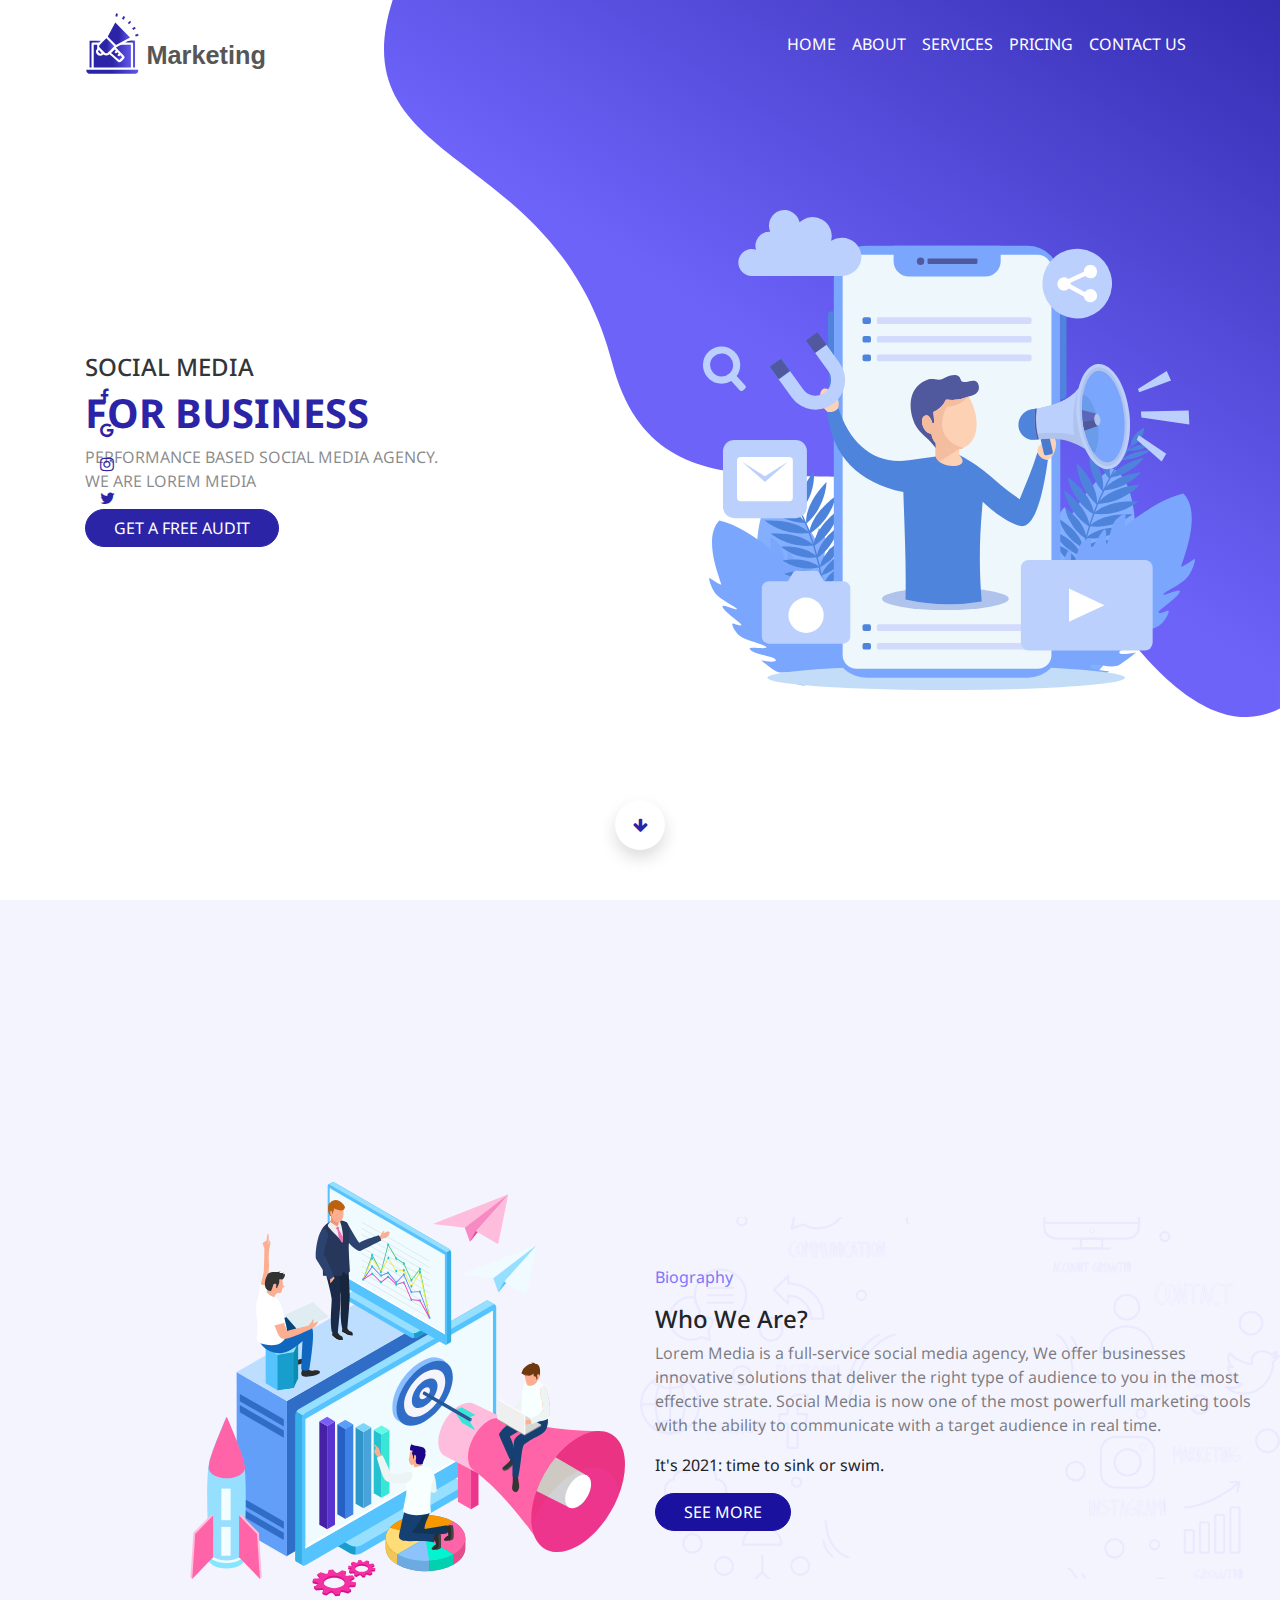
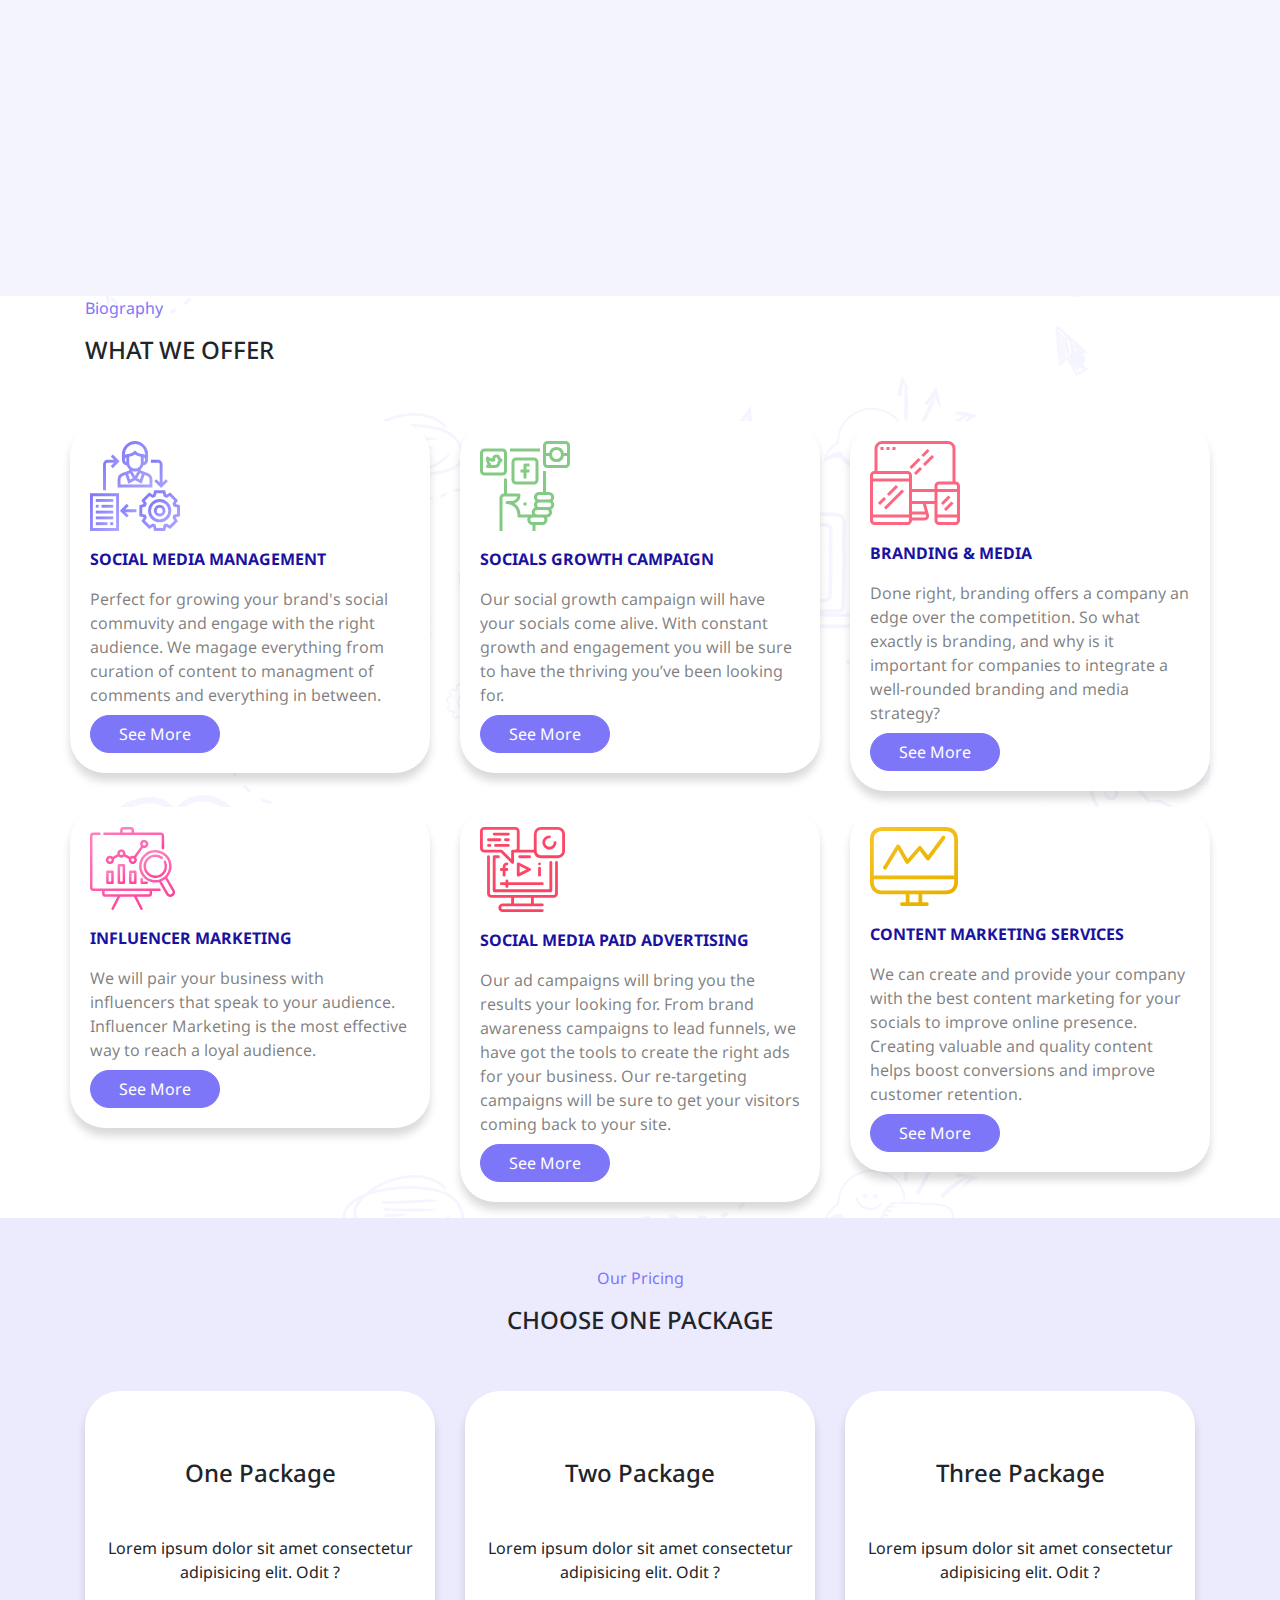
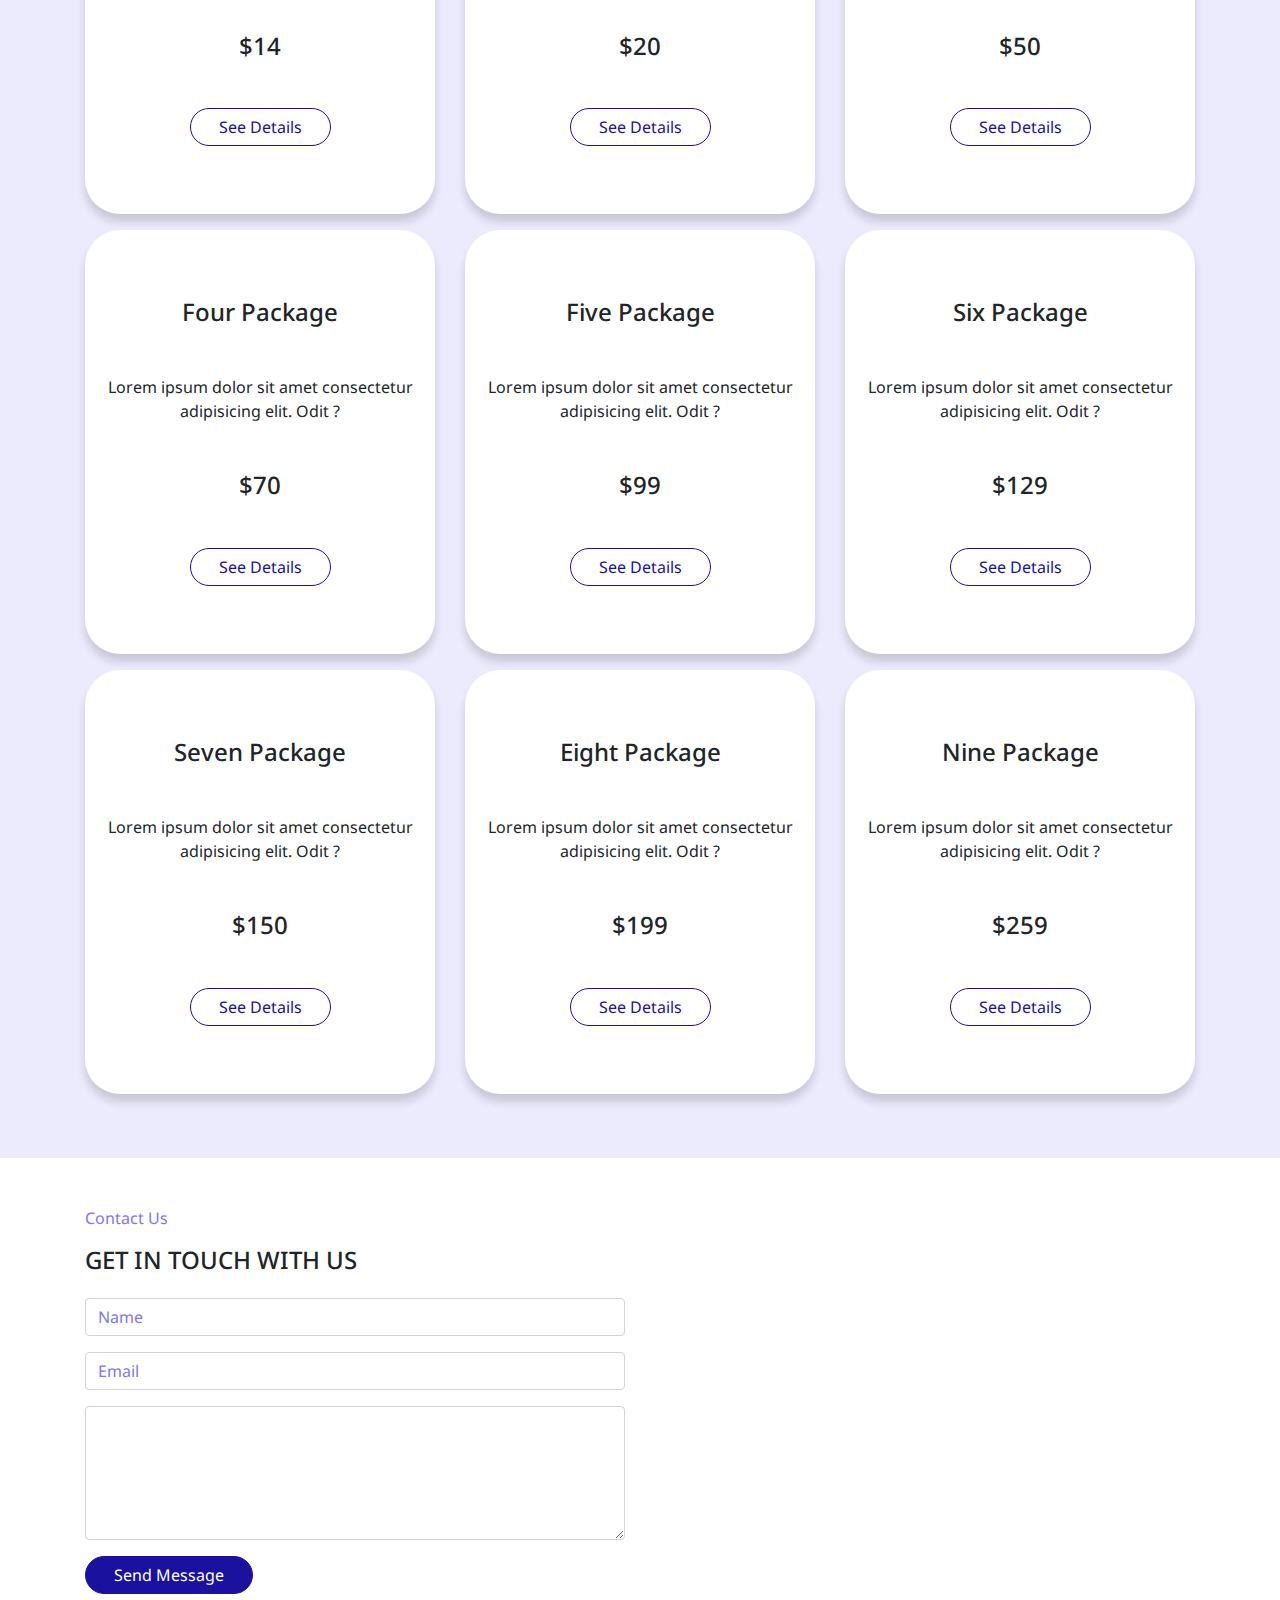
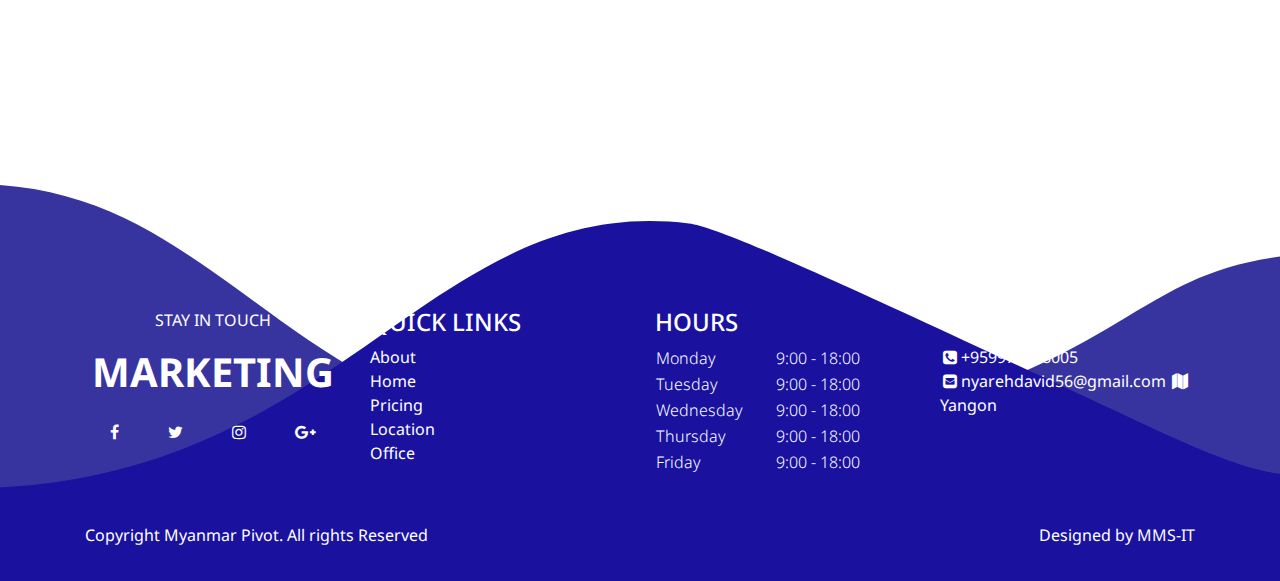
==== index.html @ 373936bb "commit" ====
<!doctype html>
<html lang="en">
  <div class="loader-container" style="display: flex;
      justify-content: center;
      align-items: center;
      background-color: white;
      height: 100vh;
      width: 100vw;
      position: fixed;
      z-index: 1000;">
    <div class="lds-facebook">
      <div></div>
      <div></div>
      <div></div>
    </div>
  </div>
<head>
  <meta charset="UTF-8">
  <meta name="viewport"
    content="width=device-width, user-scalable=no, initial-scale=1.0, maximum-scale=1.0, minimum-scale=1.0">
  <meta http-equiv="X-UA-Compatible" content="ie=edge">
  <title>Marketing</title>
  <style>
    .lds-facebook {
  display: inline-block;
  position: relative;
  width: 80px;
  height: 80px;
}
.lds-facebook div {
  display: inline-block;
  position: absolute;
  left: 8px;
  width: 16px;
  background: rgb(56, 21, 211);
  animation: lds-facebook 1.2s cubic-bezier(0, 0.5, 0.5, 1) infinite;
}
.lds-facebook div:nth-child(1) {
  left: 8px;
  animation-delay: -0.24s;
}
.lds-facebook div:nth-child(2) {
  left: 32px;
  animation-delay: -0.12s;
}
.lds-facebook div:nth-child(3) {
  left: 56px;
  animation-delay: 0;
}
@keyframes lds-facebook {
  0% {
    top: 8px;
    height: 64px;
  }
  50%, 100% {
    top: 24px;
    height: 32px;
  }
}
  </style> 
  <link rel="icon" href="img/logo-small.png">
  <link rel="stylesheet" href="css/bootstrap.css">
  <link rel="stylesheet" href="css/font-awesome.css">
  <link rel="stylesheet" href="css/style.css">
  <link rel="stylesheet" href="vendor/slick/slick.css">
  <link rel="stylesheet" href="vendor/slick/slick-theme.css">
  <link rel="stylesheet" href="vendor/animate_it/animate.css">
</head>

<body>

  <header class="container-fluid site-nav">
    <div class="row">
      <div class="container">
        <div class="row">
          <div class="col-12 px-0">
            <nav class="navbar navbar-expand-lg navbar-dark d-flex bg-transparent align-items-center">
              <a class="navbar-brand" href="#">
                <img src="img/logo-long.svg" class="site-logo" alt="">
              </a>
              <button class="navbar-toggler border-0" type="button" data-toggle="collapse"
                data-target="#navbarSupportedContent" aria-controls="navbarSupportedContent" aria-expanded="false"
                aria-label="Toggle navigation">
                <i class="fa fa-bars fa-2x menu-icon"></i>
              </button>
              <div class="collapse navbar-collapse justify-content-end" id="navbarSupportedContent">
                <ul class="navbar-nav text-white">
                  <li class="nav-item box-shadow">
                    <a class="nav-link text-uppercase" href="#home">Home </a>
                  </li>
                  <li class="nav-item box-shadow">
                    <a class="nav-link text-uppercase" href="#about">About</a>
                  </li>
                  <li class="nav-item box-shadow">
                    <a class="nav-link text-uppercase" href="#services">Services</a>
                  </li>
                  <li class="nav-item box-shadow">
                    <a class="nav-link text-uppercase" href="#pricing">Pricing</a>
                  </li>
                  <li class="nav-item box-shadow">
                    <a class="nav-link text-uppercase" href="#contact">Contact Us</a>
                  </li>
                </ul>
              </div>
            </nav>
          </div>
        </div>
      </div>
    </div>
  </header>
  <section class="home container-fluid" id="home">
    <div class="row">
      <div class="container">
        <div class="row min-vh-100 align-items-center flex-column-reverse flex-md-row">
          <div class="col-12 col-md-6 ">
            <div class="my-3 animated slideInLeft ani-delay-1">
              <h4 class="text-uppercase">Social Media</h4>
              <h1 class="text-uppercase font-weight-bolder text-primary">For Business</h1>
              <p class="text-black-50">
                PERFORMANCE BASED SOCIAL MEDIA AGENCY.
                <br class="d-block d-md-none d-lg-block">
                WE ARE LOREM MEDIA
              </p>
              <a href="#" class="btn btn-primary">GET A FREE AUDIT</a>
            </div>
          </div>
          <div class="col-12 col-md-6 animated slideInRight">
            <div class="my-5 mx-5 mr-md-0">
              <img src="img/content-1.svg" alt="" class="w-100">
            </div>
          </div>
        </div>
      </div>
    </div>
    <div class="social-v animated fadeIn ani-delay-3 infinite">
      <a href="" class=""><i class="fa fa-facebook"></i></a>
      <a href="" class=""><i class="fa fa-google"></i></a>
      <a href="" class=""><i class="fa fa-instagram"></i></a>
      <a href="" class=""><i class="fa fa-twitter"></i></a>
      <div class="bg-primary" style="width: 5px; height: 20px;"></div>
    </div>
    <div class="scroll-to-next shadow animated fadeIn ani-delay-3">
      <a href="#about" style="animation-iteration-count: infinite;" class="animated bounce">
        <i class="fa fa-arrow-down text-primary w-100"></i>
      </a>
    </div>
  </section>
  <section class="container-fluid about py-5" id="about">
    <div class="row align-items-center min-vh-100 py-md-0">
      <div class="col-12 col-md-6 wow slideInLeft">
        <div class="text-right mr-5 mr-md-0">
          <img src="img/content-2.svg" class="w-75 content-2" alt="">
        </div>
      </div>
      <div class="col-12 col-md-6 about-text py-3 py-md-5 wow slideInRight">
        <div class="content-2-text">
          <p class="text-secondary">Biography</p>
          <h4>Who We Are?</h4>
          <p class="text-black-50">
            Lorem Media is a full-service social media agency, We offer businesses innovative solutions that deliver the
            right type of audience to you in the most effective strate.
            Social Media is now one of the most powerfull marketing tools with the ability to communicate with a target
            audience in real time.
          </p>
          <p>
            It's 2021: time to sink or swim.

          </p>
          <a href="#" class="btn btn-primary">SEE MORE</a>
        </div>
      </div>
    </div>
  </section>
  <section class="container-md services" id="services">
    <div class="row min-vh-100">
      <div class="contianer">
        <div class="col-12">
          <div class="wow slideInDown">
            <p class="text-secondary">Biography</p>
            <h4 class="text-uppercase">What we offer</h4>
          </div>
        </div>
        <div class="row pt-5">
          <div class="col-12 col-md-4">
            <div class="card shadow mb-3 services-card wow slideInRight ani-delay-1">
              <div class="card-body">
                <div class="">
                  <img src="img/icon-1.svg" alt="" class="">
                </div>
                <p class="font-weight-bold text-primary my-3 services-card-title">SOCIAL MEDIA MANAGEMENT</p>
                <p class="mb-2 text-black-50 services-card-text">
                  Perfect for growing your brand's social commuvity and engage with the right audience. We magage
                  everything from curation of content to managment of comments and everything in between.
                </p>
                <div class="">
                  <a href="#" class="btn btn-secondary">See More</a>
                </div>
              </div>
            </div>
          </div>
          <div class="col-12 col-md-4">
            <div class="card shadow mb-3 services-card wow slideInRight ani-delay-2">
              <div class="card-body">
                <div class="">
                  <img src="img/icon-2.svg" alt="" class="">
                </div>
                <p class="font-weight-bold text-primary my-3">SOCIALS GROWTH CAMPAIGN</p>
                <p class="mb-2 text-black-50 services-card-text">
                  Our social growth campaign will have your socials come alive.
                  With constant growth and engagement you will be sure to have the thriving you’ve been looking for.
                </p>
                <div class="">
                  <a href="#" class="btn btn-secondary">See More</a>
                </div>
              </div>
            </div>
          </div>
          <div class="col-12 col-md-4">
            <div class="card shadow mb-3 services-card wow slideInRight ani-delay-3">
              <div class="card-body">
                <div class="">
                  <img src="img/icon-3.svg" alt="" class="">
                </div>
                <p class="font-weight-bold text-primary my-3">BRANDING & MEDIA</p>
                <p class="mb-2 text-black-50 services-card-text">
                  Done right, branding offers a company an edge over the competition. So what exactly is branding, and
                  why is it important
                  for companies to integrate a well-rounded branding and media strategy?
                </p>
                <div class="">
                  <a href="#" class="btn btn-secondary">See More</a>
                </div>
              </div>
            </div>
          </div>
          <div class="col-12 col-md-4">
            <div class="card shadow mb-3 services-card wow slideInLeft ani-delay-4">
              <div class="card-body">
                <div class="">
                  <img src="img/icon-4.svg" alt="" class="">
                </div>
                <p class="font-weight-bold text-primary my-3">INFLUENCER MARKETING</p>
                <p class="mb-2 text-black-50 services-card-text">We will pair your business with influencers that speak
                  to your audience. Influencer
                  Marketing is the most effective way
                  to reach a loyal audience.</p>
                <div class="">
                  <a href="#" class="btn btn-secondary">See More</a>
                </div>
              </div>
            </div>
          </div>
          <div class="col-12 col-md-4">
            <div class="card shadow mb-3 services-card wow slideInLeft ani-delay-5">
              <div class="card-body">
                <div class="">
                  <img src="img/icon-5.svg" alt="" class="">
                </div>
                <p class="font-weight-bold text-primary my-3">SOCIAL MEDIA PAID ADVERTISING</p>
                <p class="mb-2 text-black-50 services-card-text">
                  Our ad campaigns will bring you the results your looking for. From brand awareness campaigns to lead
                  funnels, we have
                  got the tools to create the right ads for your business. Our re-targeting campaigns will be sure to
                  get your visitors
                  coming back to your site.
                </p>
                <div class="">
                  <a href="#" class="btn btn-secondary">See More</a>
                </div>
              </div>
            </div>
          </div>
          <div class="col-12 col-md-4">
            <div class="card shadow mb-3 services-card wow slideInLeft ani-delay-6">
              <div class="card-body">
                <div class="">
                  <img src="img/icon-6.svg" alt="" class="">
                </div>
                <p class="font-weight-bold text-primary my-3">CONTENT MARKETING SERVICES</p>
                <p class="mb-2 text-black-50 services-card-text">
                  We can create and provide your company with the best content marketing for your socials to improve
                  online presence.
                  Creating valuable and quality content helps boost conversions and improve customer retention.
                </p>
                <div class="">
                  <a href="#" class="btn btn-secondary">See More</a>
                </div>
              </div>
            </div>
          </div>
        </div>
      </div>
    </div>
  </section>
  <section class="container-fluid pricing" id="pricing">
    <div class="row py-5">
      <div class="container ">
        <div class="col-12 wow slideInDown animate__delay-1s">
          <div class="text-center">
            <p class="text-secondary">Our Pricing</p>
            <h4 class="text-uppercase">Choose one Package</h4>
          </div>
        </div>
        <div class="row pt-5 pricing-slide wow slideInDown ">
          <div class="col-12 col-md-4">
            <div class="card shadow mb-3 services-card">
              <div class="card-body text-center">
                <h4 class="my-5">One Package</h4>
                <p>Lorem ipsum dolor sit amet consectetur adipisicing elit. Odit ?</p>
                <h4 class="my-5">$14</h4>
                <a href="#" class="btn btn-outline-primary mb-5">See Details</a>
              </div>
            </div>
          </div>
          <div class="col-12 col-md-4">
            <div class="card shadow mb-3 services-card">
              <div class="card-body text-center">
                <h4 class="my-5">Two Package</h4>
                <p>Lorem ipsum dolor sit amet consectetur adipisicing elit. Odit ?</p>
                <h4 class="my-5">$20</h4>
                <a href="#" class="btn btn-outline-primary mb-5">See Details</a>
              </div>
            </div>
          </div>
          <div class="col-12 col-md-4">
            <div class="card shadow mb-3 services-card">
              <div class="card-body text-center">
                <h4 class="my-5">Three Package</h4>
                <p>Lorem ipsum dolor sit amet consectetur adipisicing elit. Odit ?</p>
                <h4 class="my-5">$50</h4>
                <a href="#" class="btn btn-outline-primary mb-5">See Details</a>
              </div>
            </div>
          </div>

          <div class="col-12 col-md-4">
            <div class="card shadow mb-3 services-card">
              <div class="card-body text-center">
                <h4 class="my-5">Four Package</h4>
                <p>Lorem ipsum dolor sit amet consectetur adipisicing elit. Odit ?</p>
                <h4 class="my-5">$70</h4>
                <a href="#" class="btn btn-outline-primary mb-5">See Details</a>
              </div>
            </div>
          </div>
          <div class="col-12 col-md-4">
            <div class="card shadow mb-3 services-card">
              <div class="card-body text-center">
                <h4 class="my-5">Five Package</h4>
                <p>Lorem ipsum dolor sit amet consectetur adipisicing elit. Odit ?</p>
                <h4 class="my-5">$99</h4>
                <a href="#" class="btn btn-outline-primary mb-5">See Details</a>
              </div>
            </div>
          </div>
          <div class="col-12 col-md-4">
            <div class="card shadow mb-3 services-card">
              <div class="card-body text-center">
                <h4 class="my-5">Six Package</h4>
                <p>Lorem ipsum dolor sit amet consectetur adipisicing elit. Odit ?</p>
                <h4 class="my-5">$129</h4>
                <a href="#" class="btn btn-outline-primary mb-5">See Details</a>
              </div>
            </div>
          </div>

          <div class="col-12 col-md-4">
            <div class="card shadow mb-3 services-card">
              <div class="card-body text-center">
                <h4 class="my-5">Seven Package</h4>
                <p>Lorem ipsum dolor sit amet consectetur adipisicing elit. Odit ?</p>
                <h4 class="my-5">$150</h4>
                <a href="#" class="btn btn-outline-primary mb-5">See Details</a>
              </div>
            </div>
          </div>
          <div class="col-12 col-md-4">
            <div class="card shadow mb-3 services-card">
              <div class="card-body text-center">
                <h4 class="my-5">Eight Package</h4>
                <p>Lorem ipsum dolor sit amet consectetur adipisicing elit. Odit ?</p>
                <h4 class="my-5">$199</h4>
                <a href="#" class="btn btn-outline-primary mb-5">See Details</a>
              </div>
            </div>
          </div>
          <div class="col-12 col-md-4">
            <div class="card shadow mb-3 services-card">
              <div class="card-body text-center">
                <h4 class="my-5">Nine Package</h4>
                <p>Lorem ipsum dolor sit amet consectetur adipisicing elit. Odit ?</p>
                <h4 class="my-5">$259</h4>
                <a href="#" class="btn btn-outline-primary mb-5">See Details</a>
              </div>
            </div>
          </div>
        </div>
      </div>
    </div>
  </section>
  <section class="container-fluid contact" id="contact">
    <div class="row">
      <div class="container">
        <div class="row py-5">
          <div class="col-12 wow fadeIn">
            <p class="text-secondary">Contact Us</p>
            <h4 class="text-uppercase">Get in touch with us</h4>
          </div>
          <div class="col-12 col-md-6 my-3 wow slideInLeft animate__delay-1s">
            <form action="#">
              <div class="form-group">
                <input type="text" class="form-control" placeholder="Name">
              </div>
              <div class="form-group">
                <input type="text" placeholder="Email" class="form-control">
              </div>
              <div class="form-group">
                <textarea type="text" class="form-control" rows="5" placeholder="Message">

                </textarea>
              </div>
              <div class="form-group">
                <button class="btn btn-primary">Send Message</button>
              </div>
            </form>
          </div>
          <div class="col-12 col-md-6 wow slideInRight animate__delay-1s">
            <iframe
              src="https://www.google.com/maps/embed?pb=!1m18!1m12!1m3!1d3819.176250427094!2d96.13410364453355!3d16.817610236884352!2m3!1f0!2f0!3f0!3m2!1i1024!2i768!4f13.1!3m3!1m2!1s0x30c1eb3590712cc1%3A0xd1674b74cc622b2f!2sJunction%20Square!5e0!3m2!1sen!2snl!4v1623844143111!5m2!1sen!2snl"
              width="100%" height="320" style="border:0;" allowfullscreen="" loading="lazy"></iframe>
          </div>
        </div>
      </div>
    </div>
    <div class="row">
      <footer class="col12">
        <div class="container">
          <div class="row">
            <div class="col-12 col-md-6 col-lg-3 mb-5 col-md-3">
              <div class="text-white text-center">
                <p class="text-uppercase">Stay In Touch</p>
                <h1 class="text-uppercase mb-4 font-weight-bolder">Marketing</h1>
                <div class="d-flex justify-content-around social-icon">
                  <a href="#" class="">
                    <i class="text-white fa fa-facebook-f"></i>
                  </a>
                  <a href="">
                    <i class="text-white fa fa-twitter"></i>
                  </a>
                  <a href="">
                    <i class="text-white fa fa-instagram"></i>
                  </a>
                  <a href="">
                    <i class="text-white fa fa-google-plus"></i>
                  </a>
                </div>
              </div>
            </div>
            <div class="col-12 col-md-6 col-lg-3 mb-5 col-md-2">
              <div class="text-white">
                <h4 class="text-uppercase">Quick Links</h4>
                <div class="">
                  <a href="#" class="text-white"> About</a>
                  <br>
                  <a href="#" class="text-white"> Home</a>
                  <br>
                  <a href="#" class="text-white"> Pricing</a>
                  <br>
                  <a href="#" class="text-white"> Location</a>
                  <br>
                  <a href="#" class="text-white"> Office</a>
                </div>
              </div>
            </div>
            <div class="col-12 col-md-6 col-lg-3 mb-5 col-md-4">
              <div class="text-white">
                <h4 class="text-uppercase">Hours</h4>
                <div class="text-white font-weight-light">
                  <table>
                    <tr>
                      <td style="width: 120px;">Monday</td>
                      <td>9:00 - 18:00</td>
                    </tr>
                    <tr>
                      <td>Tuesday</td>
                      <td>9:00 - 18:00</td>
                    </tr>
                    <tr>
                      <td>Wednesday</td>
                      <td>9:00 - 18:00</td>
                    </tr>
                    <tr>
                      <td>Thursday</td>
                      <td>9:00 - 18:00</td>
                    </tr>
                    <tr>
                      <td>Friday</td>
                      <td>9:00 - 18:00</td>
                    </tr>
                  </table>
                </div>
              </div>
            </div>
            <div class="col-12 col-md-6 col-lg-3 mb-5 col-md-3">
              <div class="text-white">
                <h4 class="text-uppercase">Contact</h4>
                <div class="">
                  <a href="#" class="text-white">
                    <i class="fa fa-phone-square fa-fw"></i>+959979818005
                  </a>
                  <br>
                  <a href="#" class="text-white">
                    <i class="fa fa-envelope-square fa-fw"></i>nyarehdavid56@gmail.com
                  </a>
                  <a href="#" class="text-white">
                    <i class="fa fa-map fa-fw"></i>Yangon
                  </a>
                  <br>
                </div>
              </div>
            </div>
          </div>
          <div class="row">
            <div class="col-12">
              <div class="pb-2 d-flex justify-content-between flex-column flex-lg-row">
                <span class="text-white">Copyright Myanmar Pivot. All rights Reserved</span>
                <span class="text-white">Designed by <a href="mmsit.com" class="text-light">MMS-IT</a></span>
              </div>
            </div>
          </div>
        </div>
      </footer>
    </div>
  </section>
  <script src="js/jquery.js"></script>
  <script src="js/bootstrap.js"></script>
  <script src="/project/js/bootstrap.bundle.js"></script>
  <script src="/vendor/slick/slick.min.js"></script>
  <script src="/vendor/wow/wow.js"></script>
  <script src="/vendor/way_point/lib/jquery.waypoints.min.js"></script>
  <script src="js/app.js"></script>
  <script>
  </script>
</body>

</html>
---- css/style.css ----
@import url('https://fonts.googleapis.com/css2?family=Noto+Sans:wght@700&display=swap');
* {
  font-family: 'Noto Sans', sans-serif;
}
html{
  scroll-behavior: smooth;
}
body {
  height: 500vh;  
  overflow-x: hidden;
}
.site-nav{
  position: absolute;
  top: 0;
  z-index: 50;
}
.site-nav-scroll{
  position: fixed;
  background-color: #ffffff;
    animation: toShow 1s linear;
  box-shadow: 0 0 5px #00000020;
}
@keyframes toShow {
  from{
    transform: translateY(-200px);
  }to{
    transform: translate(0);
  }
}
.nav-item .current-section{
  border: 2px solid white;
  border-radius: 10rem;
}
.site-nav-scroll .current-section{
  border-radius: 10rem;
border: 2px solid #7E76F9;

}
.site-nav-scroll .nav-link{
    color: #7E76F9 !important;
}
.nav-link{
  padding: 1  rem !important;
}
.site-nav-scroll .menu-icon{
  color: #7E76F9;
}
.site-logo{
  width: 180px;
}
.navbar-toggler:focus{
  outline: none;
}
.home{
  background-image: url("../img/bg-shape.svg");
  background-repeat: no-repeat;
  background-size: 70%;
  background-position: right top;
  position: relative;
}
.scroll-to-next{
  position: absolute;
  bottom: 50px;
  left: 0;
  right: 0;
  margin: 0 auto;
  width: 50px;
  height: 50px;
  display: flex;
  justify-content: center;
  align-items: center;
  line-height: 50px;
  border-radius: 50%;
  text-align: center;
  transition: 0.5s;
}

header{
  z-index: 100;
}
.scroll-to-next:hover{
  box-shadow: 0 1rem 7rem rgba(0, 0, 0, 0.438) !important;
  align-items: center;
}
.scroll-to-next:active{
  transform: translate(0, 8px);
}
.social-v{
  position: absolute;
  bottom: 40%;
  left: 100px;
  display: flex;
  flex-direction: column;
}
.social-icon a{
transition: 0.5s;
}
.social-icon a:hover{
transform: scale(1.5);
}
.social-v a{
  display: block;
  margin-bottom: 10px;
  transition: 0.5s;
}
.social-v a:hover{
  transform: scale(1.3);
}
.about{
  background-color: #7E76F915;
}
.about-text{
  background-image: url('../img/bg-2.svg');
  background-size: 100%;
  background-position: center;  
}
.services{
  background-image: url('../img/bg-3.svg');
  background-size: 100%;
  background-position: center; 
}

.services-card{
  border-radius: 35px !important;
  border: none;
  box-shadow: 0 0.5rem 0.5rem rgba(0, 0, 0, 0.15) !important;
  transition: 0.5s;
}
.services-card:hover{
  box-shadow: 0 0.5rem 1.2rem rgba(0, 0, 0, 0.15) !important;
  transform: scale(0.95 );
}
.services-card img{
  transition: 0.5s;
}
.services-card:hover img{
  transform: translateX(60%);
}
.services-card-text{
  max-height: 200px;
}
.pricing{
  background-color: #7f76f925;
}
.slick-dots{
display: flex;
justify-content: center;
align-items: center;
}
.slick-dots li{
  width: 10px !important;
  height: 10px !important;
  background-color: transparent;
  border: 2px solid #7E76F9;
  border-radius: 50%;
}
.slick-dots li.slick-active{
  background-color: #7E76F9;
  transform: scale(1.6);
  transition: 0.5s;
}
.slick-dots li button::before{
  content: '';
}
footer{
  background-image: url('../img/Asset\ 2.svg'),url('../img/Asset\ 1.svg');
  background-size: 150%;
  background-repeat: no-repeat;
  background-position:bottom;
  width: 100vw;
padding: 234px 0 26px;
min-height: 300px;

}
.ani-delay-1{
  animation-delay: 0.5s;
}
.ani-delay-2{
  animation-delay: 1s;
}
.ani-delay-3{
  animation-delay: 1.5s;
}
.ani-delay-4{
  animation-delay: 2s;
}
.ani-delay-5{
  animation-delay: 2.5s;
}
@media screen and (max-width: 780px) {
    .nav-item .current-section{
    border: 2px solid #1A129F;
    border-radius: 10rem;
  }
    .site-nav{
    background-color: #ffffffe1;
    backdrop-filter: blur;
  }
  .site-nav .menu-icon{
    color: #7E76F9 !important;
    box-shadow: 0 0 3rem #00000020;
  }
  .site-nav .nav-link, .site-nav-scroll .nav-link{
    color: #7E76F9 !important;
    padding: 15px 20px;
    box-shadow: 0 1px 0.5rem #00000021 ;
    margin: 5px 0;
    border-radius: 10em;
  }
  .contact{
    background-size: 200%;
    background-position: center;
  }
  footer{
    padding: 600px auto;
  }
}
@media screen and (max-width: 576px) {
  .nav-item .current-section{
    border: 2px solid #1A129F;
    border-radius: 10rem;
  }
  .content-2{
    width: 100% !important;
  }
  .content-2-text{

  }
  footer{
    background-size: cover;
    background-position: center;
    padding: 10px 0;
  }
  .scroll-to-next{
  position: absolute;
  bottom: 10px;
  left: 80%;
  margin: 10px;
  width: 50px;
  height: 50px;
  display: flex;
  justify-content: center;
  align-items: center;
  line-height: 50px;
  border-radius: 50%;
  text-align: center;
  transition: 0.5s;
  }
  .site-nav{
    background-color: #ffffffe1;
    backdrop-filter: blur;
  }
  .site-nav .menu-icon{
    color: #7E76F9 !important;
    box-shadow: 0 0 3rem #00000020;
  }
  .site-nav .nav-link, .site-nav-scroll .nav-link{
    color: #7E76F9 !important;
    padding: 15px 20px;
    box-shadow: 0 1px 0.5rem #00000021 ;
    margin: 5px 0;
    border-radius: 10em;
  }
  .social-v{
      position: absolute;
  bottom: 40%;
  left: 90%;
  display: flex;
  flex-direction: column;
  }
}
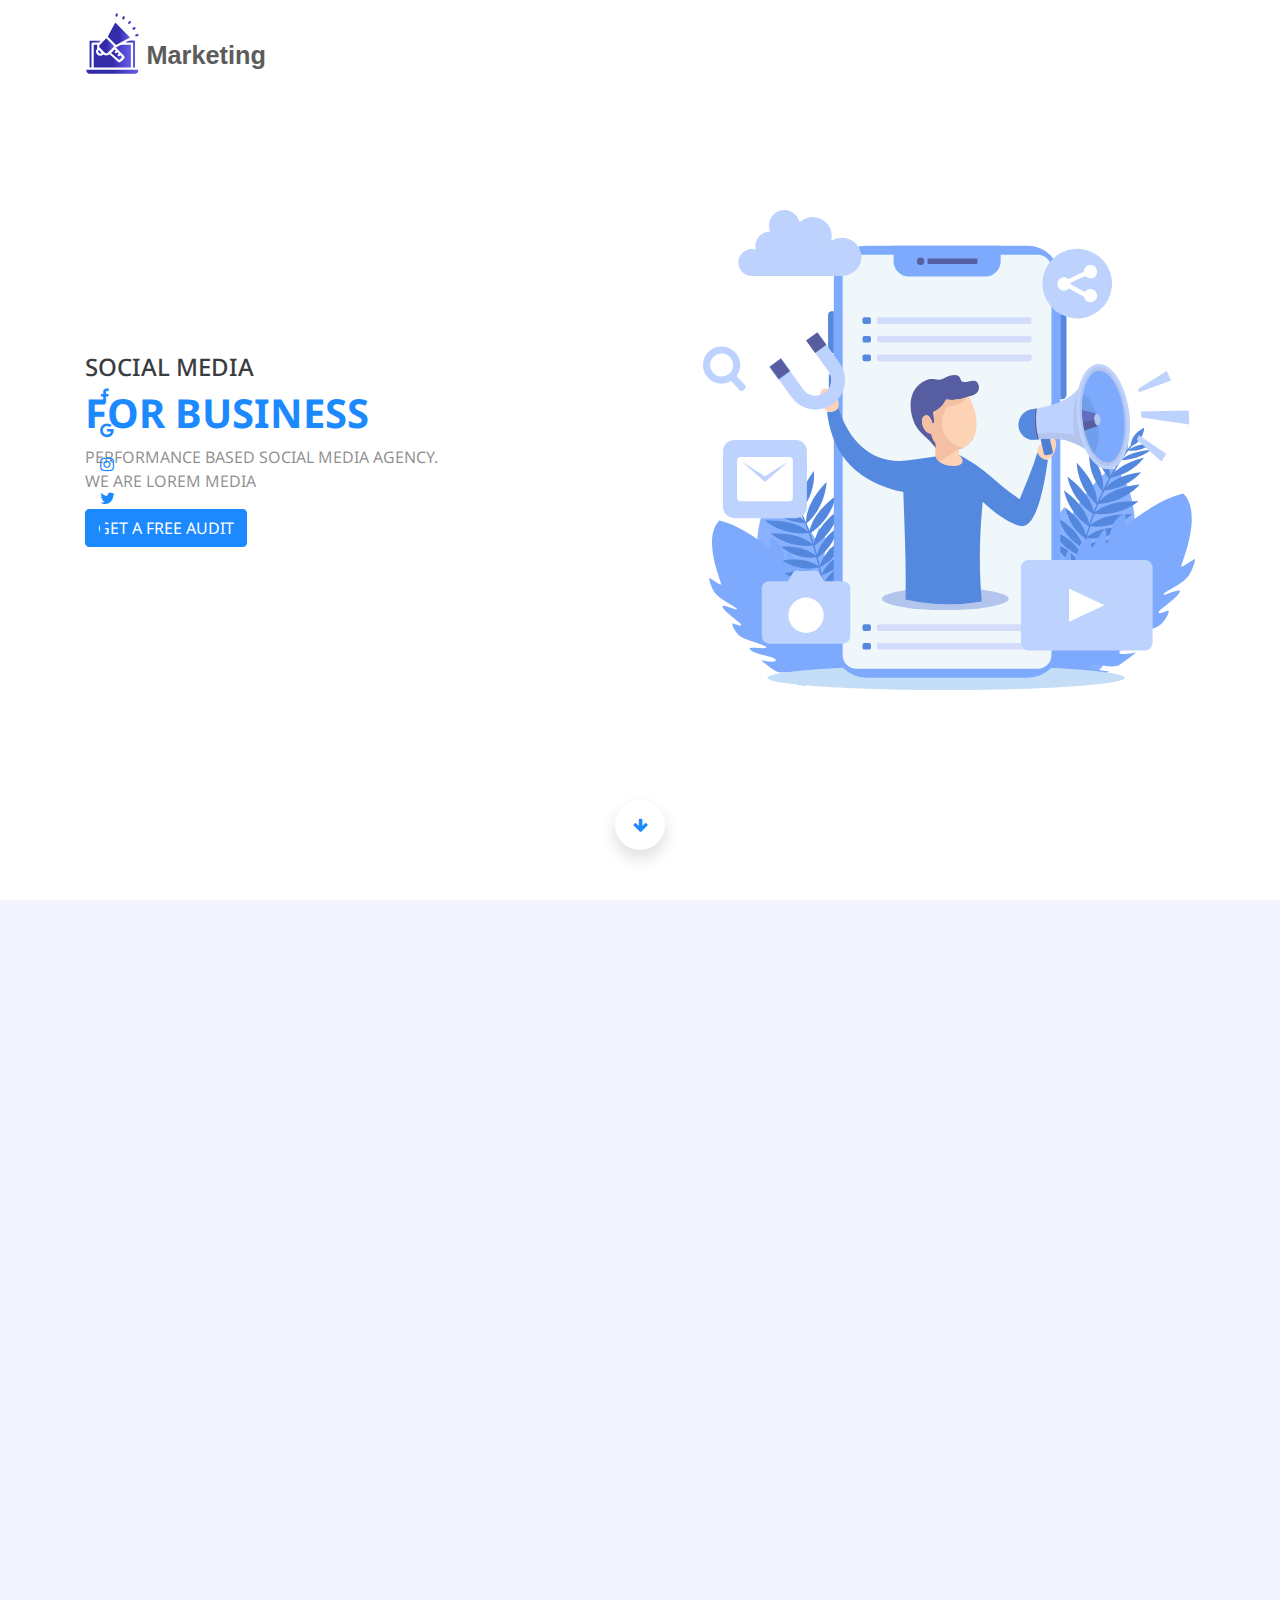
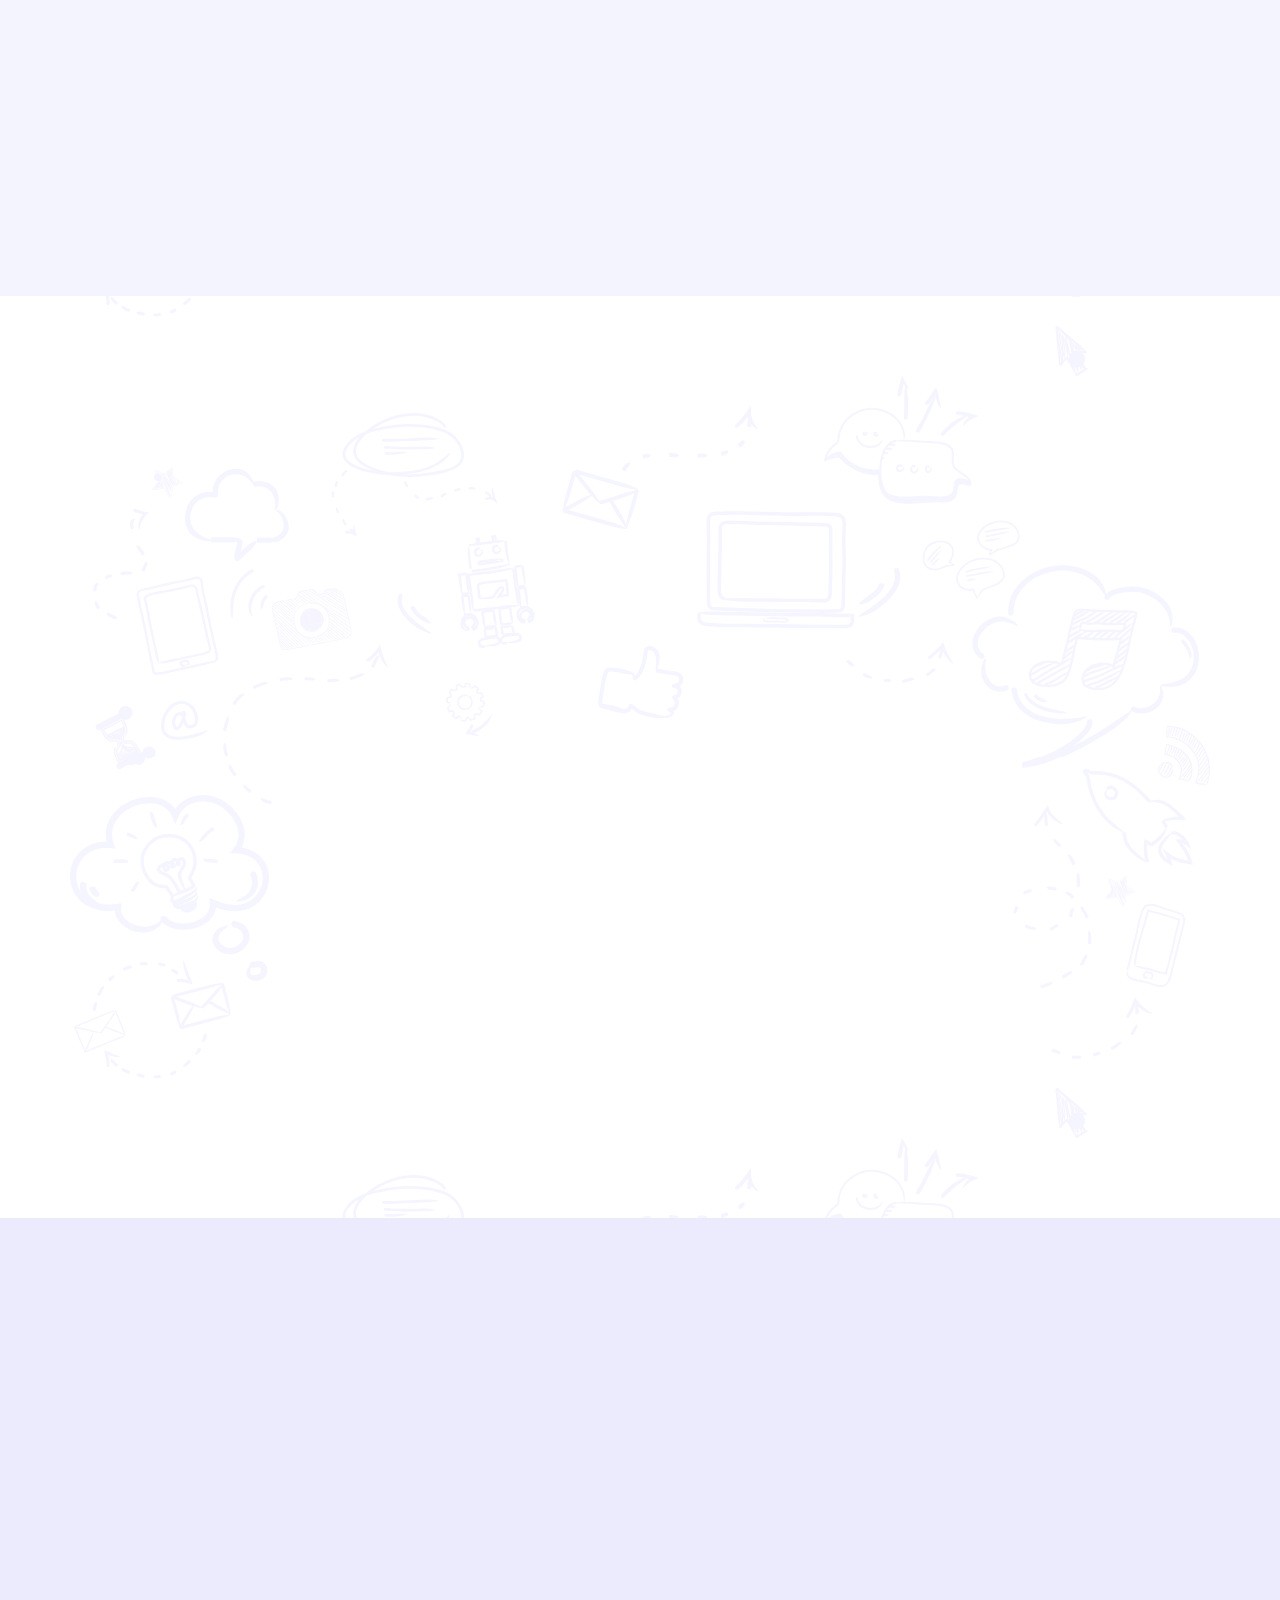
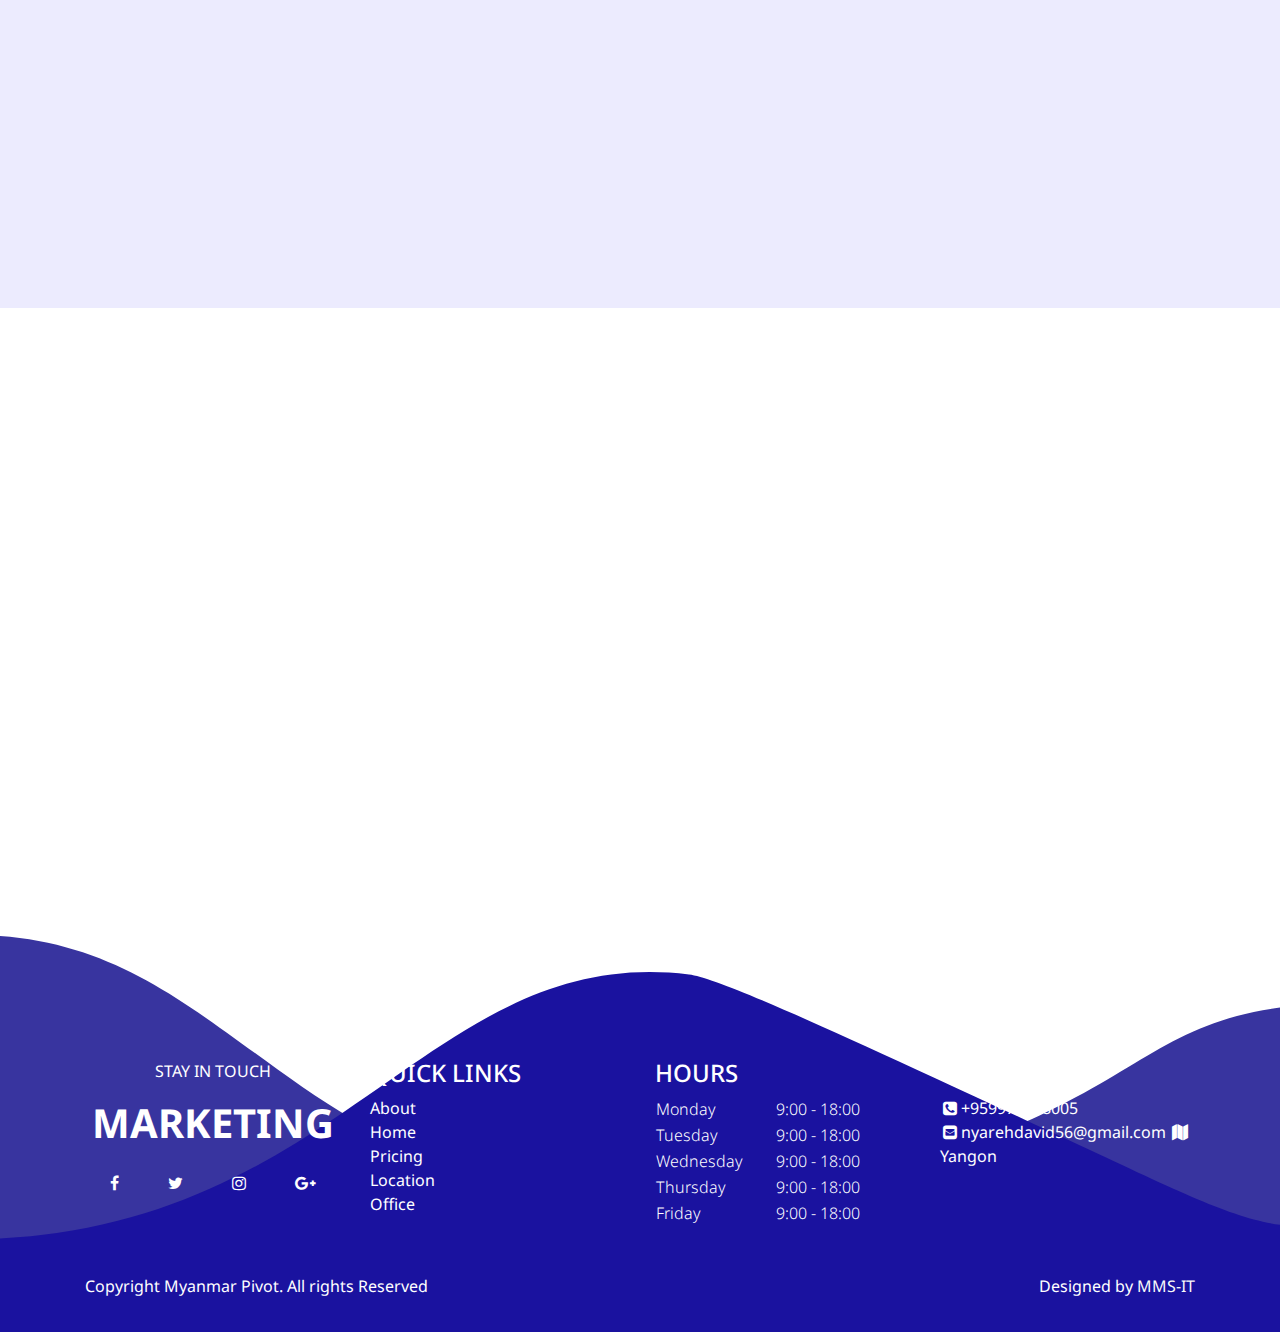
==== commit e33ba66d: "KJ" ====
--- a/index.html
+++ b/index.html
@@ -59,12 +59,12 @@
 }
   </style> 
   <link rel="icon" href="img/logo-small.png">
-  <link rel="stylesheet" href="css/bootstrap.css">
-  <link rel="stylesheet" href="css/font-awesome.css">
+  <link rel="stylesheet" href="css/bootstrap.min.css">
+  <link rel="stylesheet" href="css/font-awesome.min.css">
+  <link rel="stylesheet" href="css/slick.css">
+  <link rel="stylesheet" href="css/slick-theme.css">
+  <link rel="stylesheet" href="css/animate.css">
   <link rel="stylesheet" href="css/style.css">
-  <link rel="stylesheet" href="vendor/slick/slick.css">
-  <link rel="stylesheet" href="vendor/slick/slick-theme.css">
-  <link rel="stylesheet" href="vendor/animate_it/animate.css">
 </head>
 
 <body>
@@ -302,7 +302,7 @@
           </div>
         </div>
         <div class="row pt-5 pricing-slide wow slideInDown ">
-          <div class="col-12 col-md-4">
+          <div class="col-12">
             <div class="card shadow mb-3 services-card">
               <div class="card-body text-center">
                 <h4 class="my-5">One Package</h4>
@@ -312,7 +312,7 @@
               </div>
             </div>
           </div>
-          <div class="col-12 col-md-4">
+          <div class="col-12">
             <div class="card shadow mb-3 services-card">
               <div class="card-body text-center">
                 <h4 class="my-5">Two Package</h4>
@@ -322,7 +322,7 @@
               </div>
             </div>
           </div>
-          <div class="col-12 col-md-4">
+          <div class="col-12">
             <div class="card shadow mb-3 services-card">
               <div class="card-body text-center">
                 <h4 class="my-5">Three Package</h4>
@@ -333,7 +333,7 @@
             </div>
           </div>
 
-          <div class="col-12 col-md-4">
+          <div class="col-12">
             <div class="card shadow mb-3 services-card">
               <div class="card-body text-center">
                 <h4 class="my-5">Four Package</h4>
@@ -343,7 +343,7 @@
               </div>
             </div>
           </div>
-          <div class="col-12 col-md-4">
+          <div class="col-12">
             <div class="card shadow mb-3 services-card">
               <div class="card-body text-center">
                 <h4 class="my-5">Five Package</h4>
@@ -353,7 +353,7 @@
               </div>
             </div>
           </div>
-          <div class="col-12 col-md-4">
+          <div class="col-12">
             <div class="card shadow mb-3 services-card">
               <div class="card-body text-center">
                 <h4 class="my-5">Six Package</h4>
@@ -364,7 +364,7 @@
             </div>
           </div>
 
-          <div class="col-12 col-md-4">
+          <div class="col-12">
             <div class="card shadow mb-3 services-card">
               <div class="card-body text-center">
                 <h4 class="my-5">Seven Package</h4>
@@ -374,7 +374,7 @@
               </div>
             </div>
           </div>
-          <div class="col-12 col-md-4">
+          <div class="col-12">
             <div class="card shadow mb-3 services-card">
               <div class="card-body text-center">
                 <h4 class="my-5">Eight Package</h4>
@@ -384,7 +384,7 @@
               </div>
             </div>
           </div>
-          <div class="col-12 col-md-4">
+          <div class="col-12">
             <div class="card shadow mb-3 services-card">
               <div class="card-body text-center">
                 <h4 class="my-5">Nine Package</h4>
@@ -534,10 +534,10 @@
   </section>
   <script src="js/jquery.js"></script>
   <script src="js/bootstrap.js"></script>
-  <script src="/project/js/bootstrap.bundle.js"></script>
-  <script src="/vendor/slick/slick.min.js"></script>
-  <script src="/vendor/wow/wow.js"></script>
-  <script src="/vendor/way_point/lib/jquery.waypoints.min.js"></script>
+  <script src="js/bootstrap.bundle.min.js"></script>
+  <script src="js/slick.js"></script>
+  <script src="js/jquery.waypoints.min.js"></script>
+  <script src="js/wow.js"></script>
   <script src="js/app.js"></script>
   <script>
   </script>
--- a/css/style.css
+++ b/css/style.css
@@ -52,7 +52,7 @@
   outline: none;
 }
 .home{
-  background-image: url("../img/bg-shape.svg");
+  background-image: url("../img/bg-Shape.svg");
   background-repeat: no-repeat;
   background-size: 70%;
   background-position: right top;
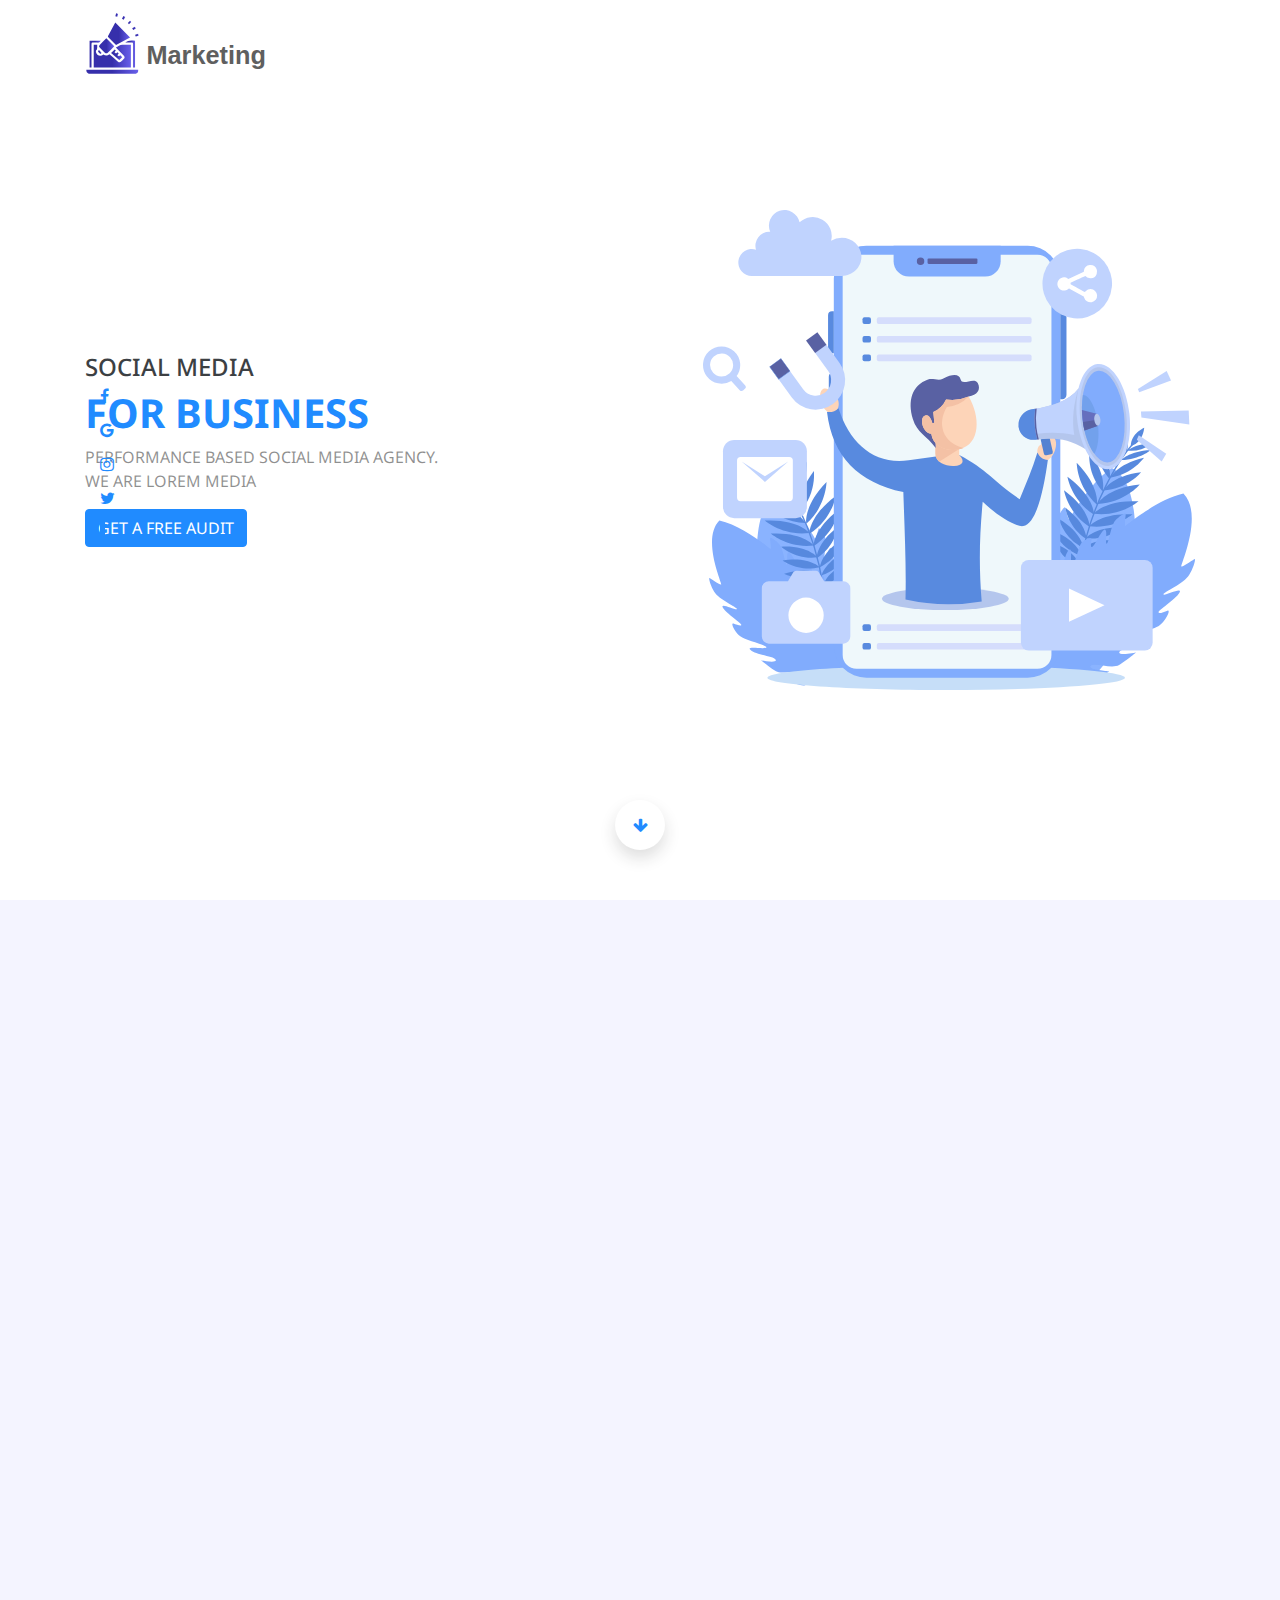
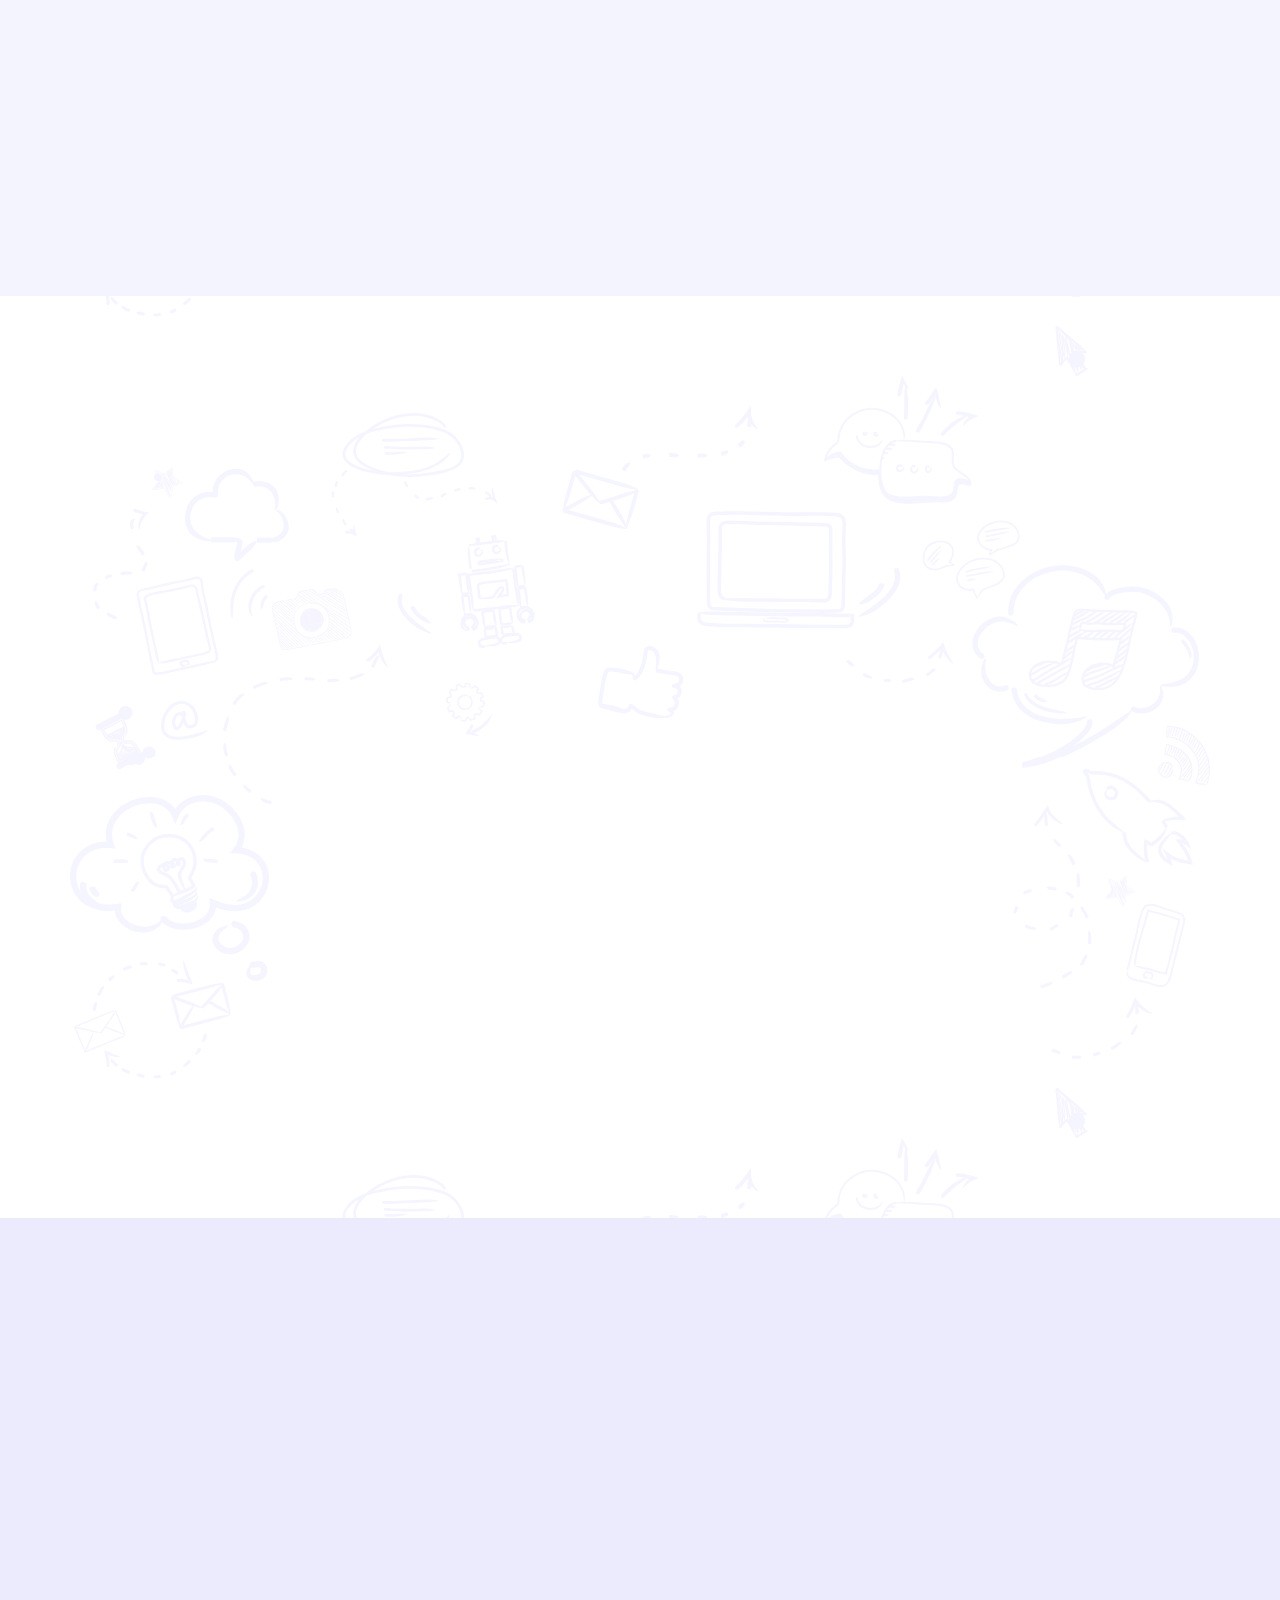
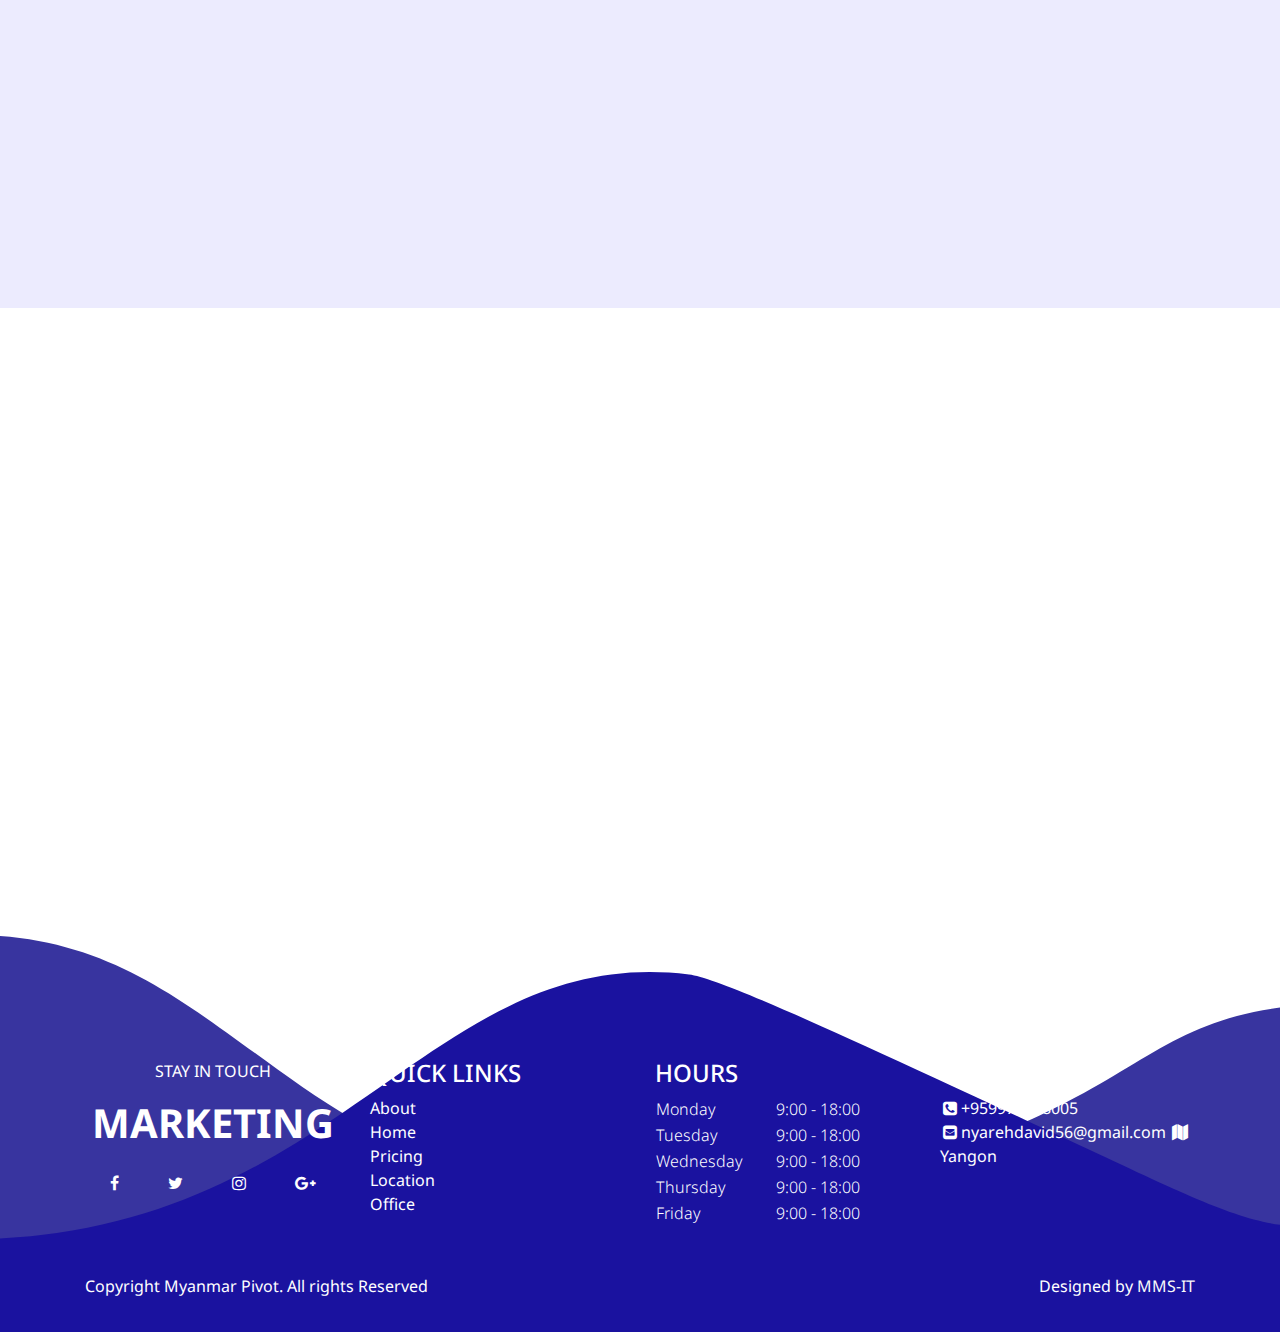
==== commit ad8360b3: "seo" ====
--- a/index.html
+++ b/index.html
@@ -16,6 +16,18 @@
   </div>
 <head>
   <meta charset="UTF-8">
+  <title>Marketing</title>
+  <meta name="viewport" content="width=device-width, initial-scale=1">
+  <meta name="description" content="Student Project for SWD" />
+  <meta name="keywords" content="mms, mms it, it service, best it service, php class, web developer, web class" />
+  <meta name="author" content="Nyareh" />
+
+  <meta property="og:title" content="Student Project for SWD" />
+  <meta property="og:image" content="img/site-ss.png" />
+  <meta property="og:url" content="nyarehd.github.io/marketing" />
+  <meta property="og:site_name" content="MMS One Stop IT Solutions" />
+  <meta property="og:description"
+    content="SWD Project" />
   <meta name="viewport"
     content="width=device-width, user-scalable=no, initial-scale=1.0, maximum-scale=1.0, minimum-scale=1.0">
   <meta http-equiv="X-UA-Compatible" content="ie=edge">
@@ -533,7 +545,6 @@
     </div>
   </section>
   <script src="js/jquery.js"></script>
-  <script src="js/bootstrap.js"></script>
   <script src="js/bootstrap.bundle.min.js"></script>
   <script src="js/slick.js"></script>
   <script src="js/jquery.waypoints.min.js"></script>
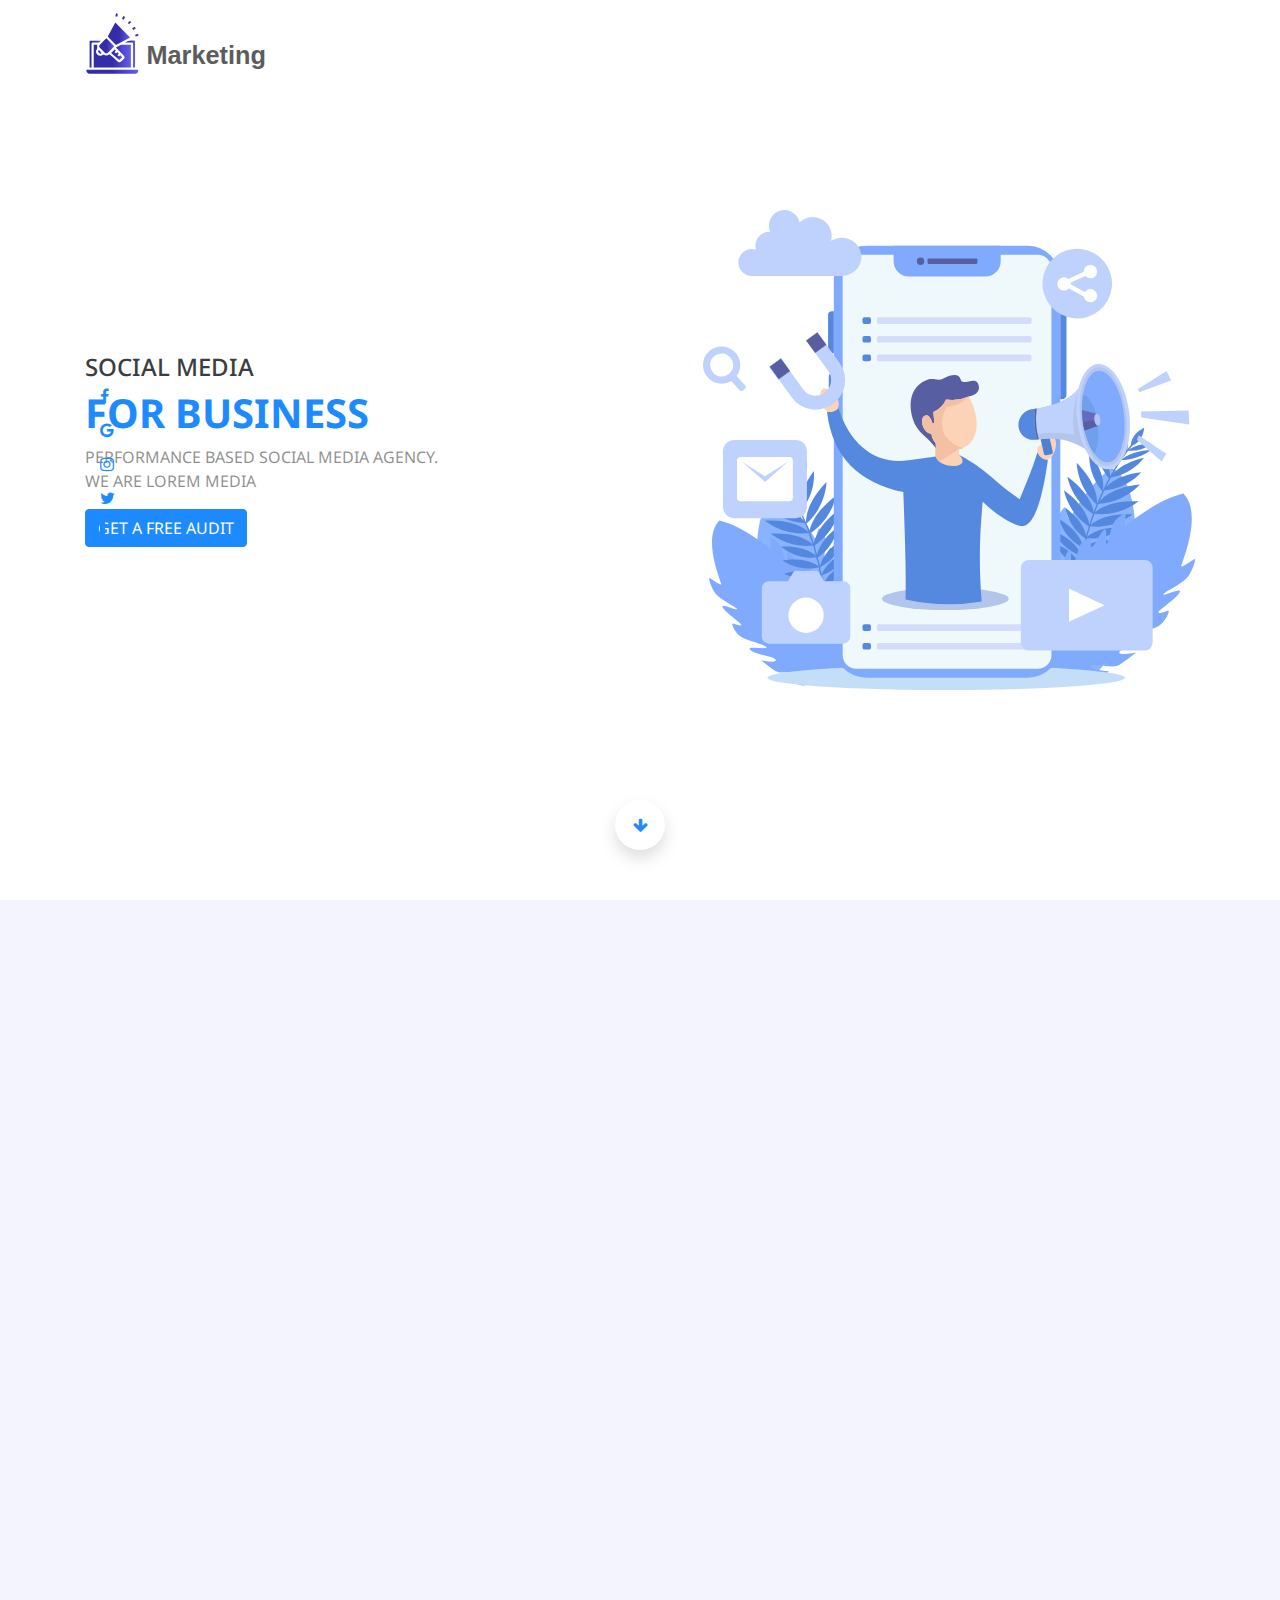
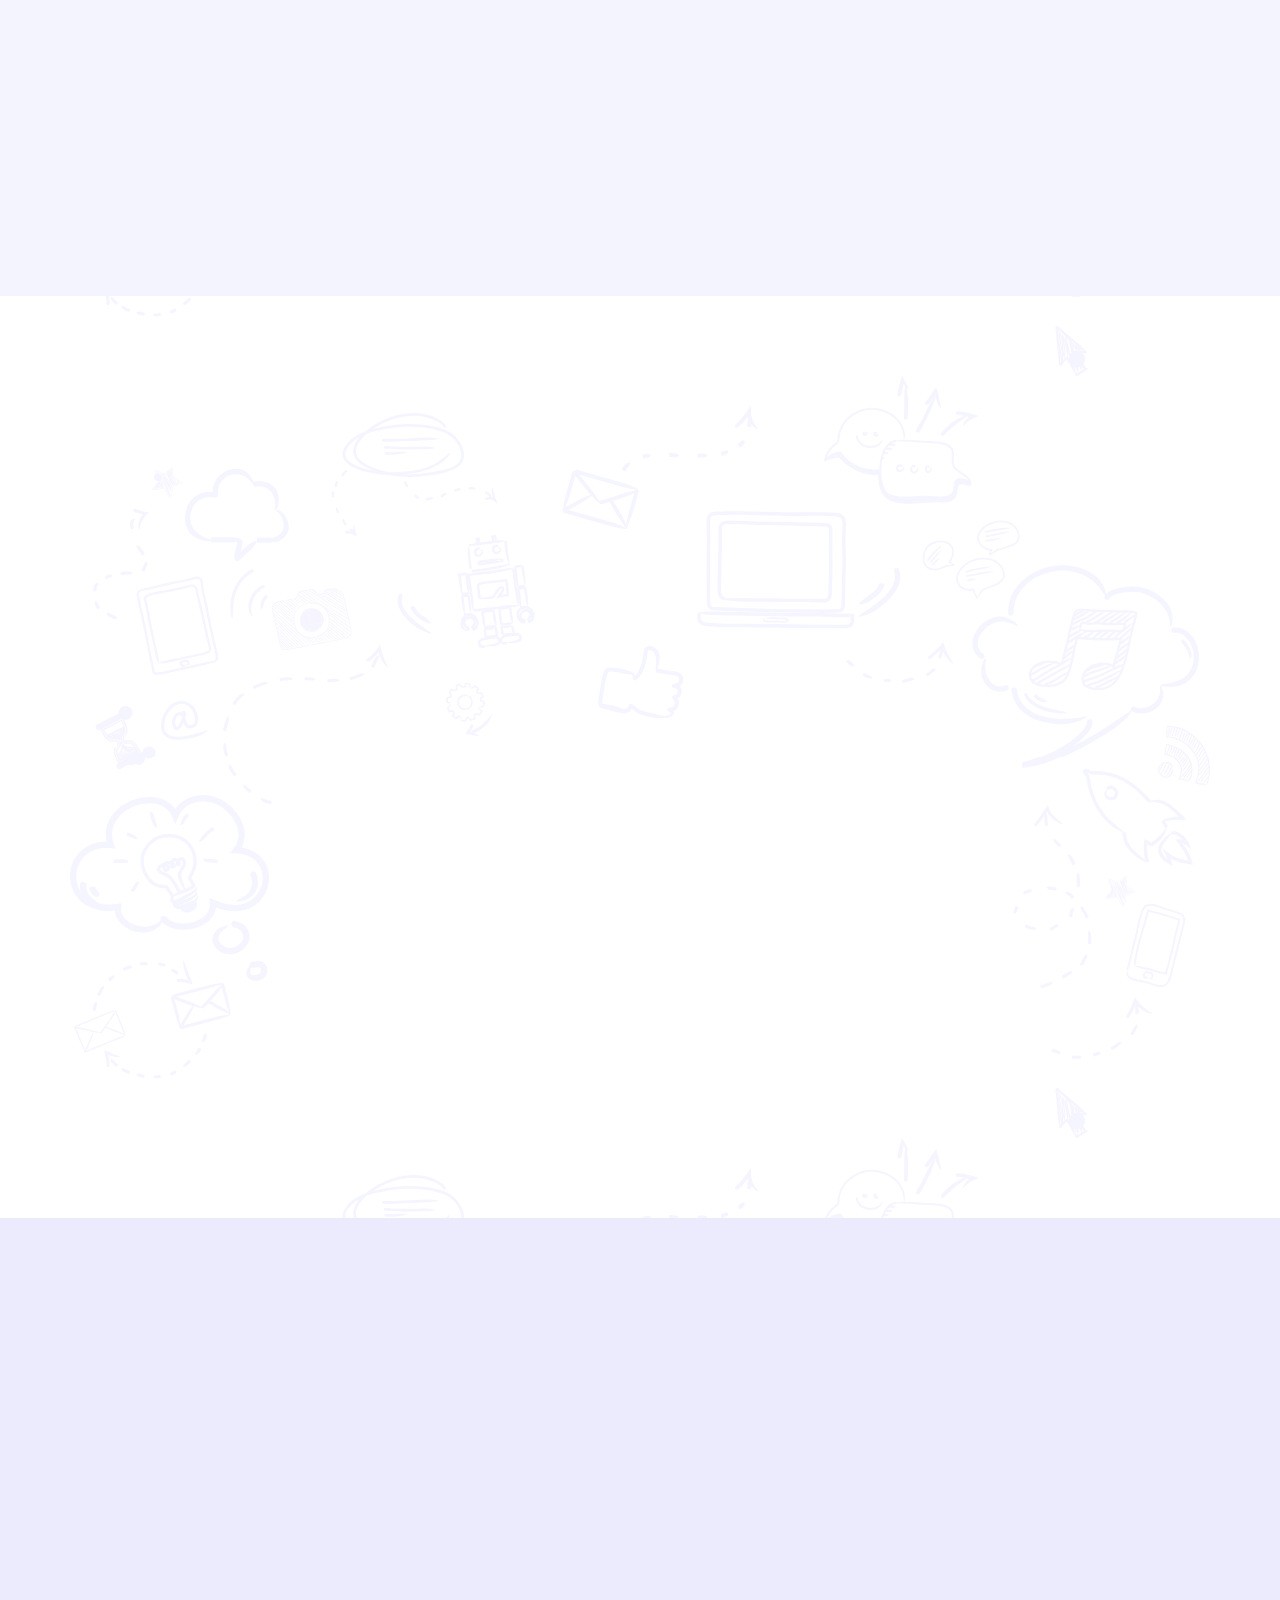
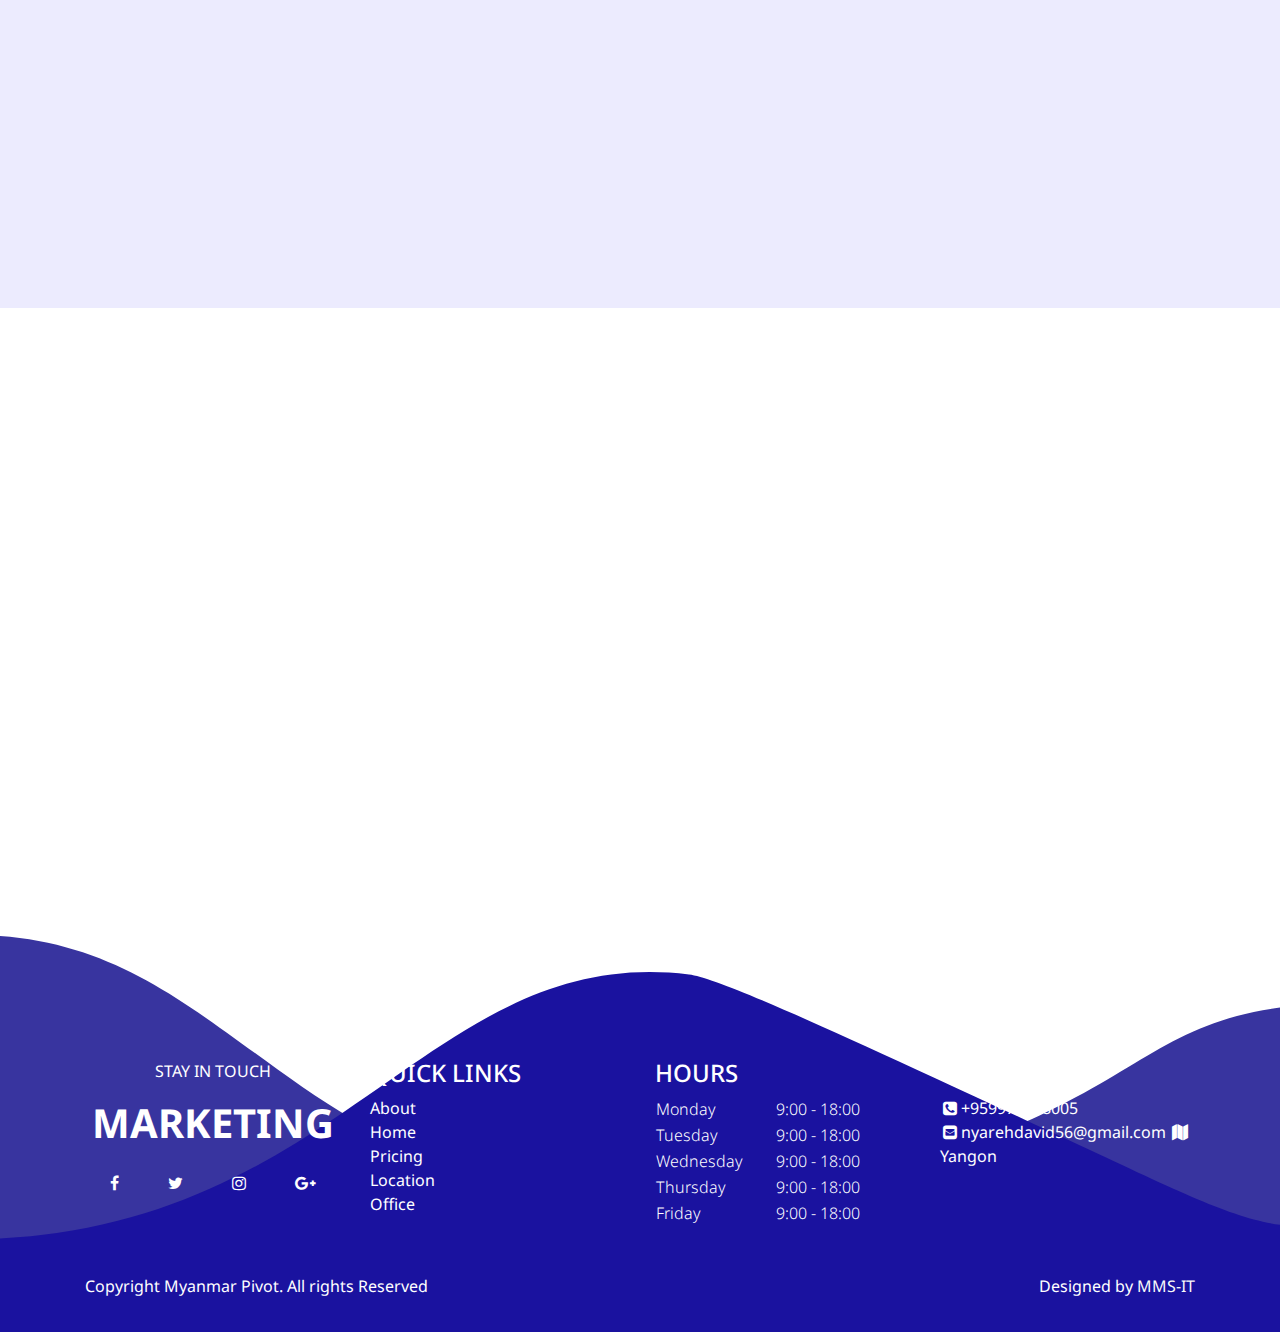
==== commit 64378438: ";askldf" ====
--- a/index.html
+++ b/index.html
@@ -24,8 +24,8 @@
 
   <meta property="og:title" content="Student Project for SWD" />
   <meta property="og:image" content="img/site-ss.png" />
-  <meta property="og:url" content="nyarehd.github.io/marketing" />
-  <meta property="og:site_name" content="MMS One Stop IT Solutions" />
+  <meta property="og:url" content="https://nyarehd.github.io/marketing/" />
+  <meta property="og:site_name" content="Marketing NyarehD" />
   <meta property="og:description"
     content="SWD Project" />
   <meta name="viewport"
